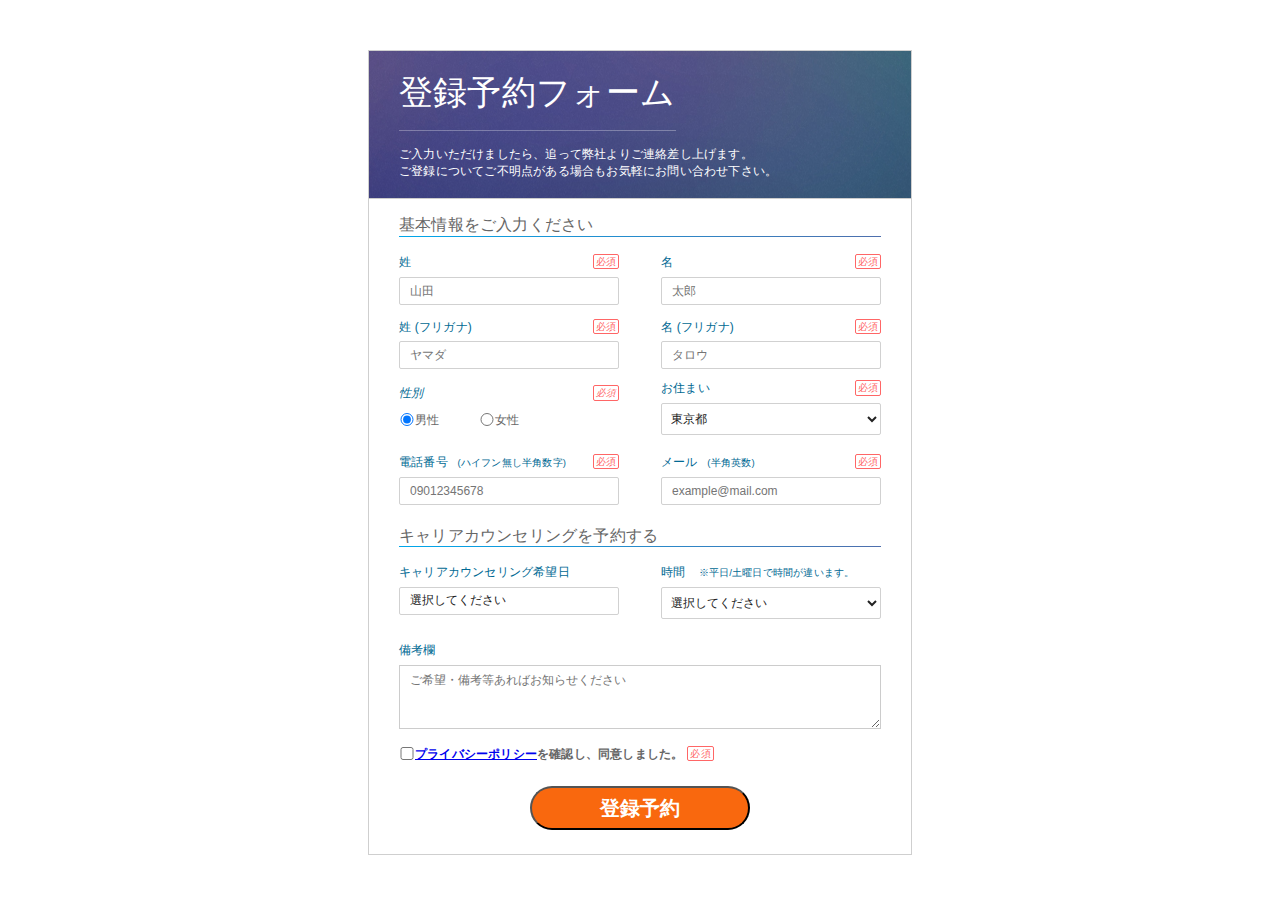
==== index.html @ 9e6c65cc "revert "onsubmit="return false;"" ====
<!DOCTYPE html>
<html lang="ja">
<head>
<meta charset="UTF-8">
<title>登録予約フォーム</title>
<link rel="stylesheet" type="text/css" href="css/normalize.css">
<link rel="stylesheet" type="text/css" href="css/entryform.css">
<link rel="stylesheet" type="text/css" href="css/bootstrap-datepicker.css" />
</head>

<body id="entry-form" onload="setupTextareaDes();">
<div class="toaster" style="display: none;">Yay, the form is valid!</div>
<section class="entry-form-container">
  <div class="row header">
    <h1>登録予約フォーム</h1>
    <h2>ご入力いただけましたら、追って弊社よりご連絡差し上げます。<br>
      ご登録についてご不明点がある場合もお気軽にお問い合わせ下さい。</h2>
  </div>
  <div class="row body">
    <form name="signup" class="form"  novalidate method="post">
      <fieldset>
        <h3>基本情報をご入力ください</h3>
        <ul class="mb5">
          <li class="margin-0">
            <div class="divider2 mb1em"></div>
          </li>
          <li>
            <div class="l-float-left" data-states-for="family_name_kanji">
              <label for="family_name_kanji" >姓 <span class="callout callout-must">必須</span></label>
              <input type="text"
                 id="family_name_kanji"
                 name="family_name_kanji"
                 class="form-input form-addon"
                 placeholder="山田"
                 value=""
                 required
                 formnovalidate>
              <div data-errors-for="family_name_kanji"> <small class="form-error is-hidden"
                 data-errors-when="valueMissing"> 姓を漢字で入力してください。 </small> </div>
            </div>
            <div class="pull-right" data-states-for="first_name_kanji">
              <label for="first_name_kanji">名<span class="callout callout-must">必須</span></label>
              <input type="text"
                 id="first_name_kanji"
                 name="first_name_kanji"
                 class="form-input form-addon"
                 placeholder="太郎"
                 value=""
                 required
                 formnovalidate>
              <div data-errors-for="first_name_kanji"> <small class="form-error is-hidden"
                 data-errors-when="valueMissing"> 名を漢字で入力してください。 </small> </div>
            </div>
          </li>
          <li>
            <div class="l-float-left" data-states-for="family_name_kana">
              <label for="family_name_kana" >姓 (フリガナ) <span class="callout callout-must">必須</span></label>
              <input type="text"
                 id="family_name_kana"
                 name="family_name_kana"
                 class="form-input form-addon katakana"
                 placeholder="ヤマダ"
                 value=""
                 required
                 formnovalidate>
              <div data-errors-for="family_name_kana"> <small class="form-error is-hidden"
                 data-errors-when="valueMissing"> 姓をカタカナで入力してください。 </small>
                 <small class="form-error is-hidden"
                 data-errors-when="patternMismatch">
            全角カタカナで入力してください。
          </small> </div>
            </div>
            <div class="pull-right" data-states-for="first_name_kana">
              <label for="first_name_kana">名 (フリガナ)<span class="callout callout-must">必須</span></label>
              <input type="text"
                 id="first_name_kana"
                 name="first_name_kana"
                 class="form-input form-addon katakana"
                 placeholder="タロウ"
                 value=""
                 required
                 formnovalidate>
              <div data-errors-for="first_name_kana"> <small class="form-error is-hidden"
                 data-errors-when="valueMissing"> 名をカタカナで入力してください。 </small> </div>
            </div>
          </li>
        </ul>
        <div class="l-w220px"> <i>性別<span class="callout callout-must">必須</span></i> </div>
        <ul>
          <li class="pos-rel">
            <div class="l-float-left" data-states-for="radio">
              <div class="l-float-left mb5">
                <label class="mt-label" for="radio1">
                  <input type="radio" name="radio" id="radio1" value="radio1" class="radio-inline" checked required formnovalidate>
                  男性</label>
              </div>
              <div class="l-float-left">
                <label class="mt-label" for="radio2">
                  <input type="radio" name="radio" id="radio2" value="radio2" class="radio-inline" required formnovalidate>
                  女性</label>
              </div>
              <div data-errors-for="radio" class=" clearfix"> <small class="form-error is-hidden"
                 data-errors-when="valueMissing"> 性別を選んでください。 </small> </div>
            </div>
            <div class=" pull-right mt-minus-label pos-rel mb5" data-states-for="pref">
              <label for="pref">お住まい<span class="callout callout-must">必須</span></label>
              <select name="pref"
            		class="form-input form-addon"
            		id="pref"
                    tabindex="1"
                    required="required"
                    formnovalidate>
                <optgroup label="北海道・東北">
                <option value="北海道">北海道</option>
                <option value="青森県">青森県</option>
                <option value="岩手県">岩手県</option>
                <option value="宮城県">宮城県</option>
                <option value="秋田県">秋田県</option>
                <option value="山形県">山形県</option>
                <option value="福島県">福島県</option>
                </optgroup>
                <optgroup label="関東">
                <option selected value="東京都">東京都</option>
                <option value="神奈川県">神奈川県</option>
                <option value="埼玉県">埼玉県</option>
                <option value="千葉県">千葉県</option>
                <option value="茨城県">茨城県</option>
                <option value="栃木県">栃木県</option>
                <option value="群馬県">群馬県</option>
                <option value="山梨県">山梨県</option>
                </optgroup>
                <optgroup label="信越・北陸">
                <option value="新潟県">新潟県</option>
                <option value="長野県">長野県</option>
                <option value="富山県">富山県</option>
                <option value="石川県">石川県</option>
                <option value="福井県">福井県</option>
                </optgroup>
                <optgroup label="東海">
                <option value="愛知県">愛知県</option>
                <option value="岐阜県">岐阜県</option>
                <option value="静岡県">静岡県</option>
                <option value="三重県">三重県</option>
                </optgroup>
                <optgroup label="近畿">
                <option value="大阪府">大阪府</option>
                <option value="兵庫県">兵庫県</option>
                <option value="京都府">京都府</option>
                <option value="滋賀県">滋賀県</option>
                <option value="奈良県">奈良県</option>
                <option value="和歌山県">和歌山県</option>
                </optgroup>
                <optgroup label="中国">
                <option value="鳥取県">鳥取県</option>
                <option value="島根県">島根県</option>
                <option value="岡山県">岡山県</option>
                <option value="広島県">広島県</option>
                <option value="山口県">山口県</option>
                </optgroup>
                <optgroup label="四国">
                <option value="徳島県">徳島県</option>
                <option value="香川県">香川県</option>
                <option value="愛媛県">愛媛県</option>
                <option value="高知県">高知県</option>
                </optgroup>
                <optgroup label="九州・沖縄">
                <option value="福岡県">福岡県</option>
                <option value="佐賀県">佐賀県</option>
                <option value="長崎県">長崎県</option>
                <option value="熊本県">熊本県</option>
                <option value="大分県">大分県</option>
                <option value="宮崎県">宮崎県</option>
                <option value="鹿児島県">鹿児島県</option>
                <option value="沖縄県">沖縄県</option>
                </optgroup>
              </select>
            </div>
            <div data-errors-for="pref" class="ml-pref-valid"> <small class="form-error is-hidden"
                 data-errors-when="valueMissing"> お住まいを選んでください。 </small> </div>
          </li>
          <li>
            <div class="l-float-left l-w220px mb9" data-states-for="tel">
              <label for="tel">電話番号<small class="color-default">(ハイフン無し半角数字)</small><span class="callout callout-must">必須</span></label>
              <input type="tel"
                 id="tel"
                 name="tel"
                 class="form-input form-addon js-characters-change"
                 placeholder="09012345678"
                 pattern="^[0-9()+\s]{8,13}$"
                 value=""
                 required
                 formnovalidate>
              <div data-errors-for="tel"> <small class="form-error is-hidden"
                 data-errors-when="valueMissing"> 電話番号を入力してください。 </small> <small class="form-error is-hidden"
                 data-errors-when="patternMismatch"> ハイフン無し半角数字で入力してください。 </small> </div>
            </div>
            <div class="pull-right" data-states-for="email">
              <label for="email">メール<small class="color-default">(半角英数)</small><span class="callout callout-must">必須</span></label>
              <input type="email"
                 id="email"
                 name="email"
                 class="form-input form-addon js-characters-change"
                 placeholder="example@mail.com"
                 value=""
                 required
                 formnovalidate>
              <div data-errors-for="email"> <small class="form-error is-hidden"
                 data-errors-when="valueMissing"> メールアドレスを入力してください。 </small>
                 <small class="form-error is-hidden"
                 data-errors-when="typeMismatch">
            @(アットマーク) .(カンマ)はついてますか?
          </small>
              </div>
            </div>
          </li>
        </ul>
      </fieldset>
      <h3>キャリアカウンセリングを予約する</h3>
      <fieldset>
        <legend class="is-hidden" accesskey="D">希望日時</legend>
        <ul class="mb1em">
          <li class="margin-0">
            <div class="divider2 mb1em"></div>
          </li>
          <li id="js-date" class=" pos-rel">
            <div class="l-float-left" data-states-for="datepicker">
              <label for="datepicker">キャリアカウンセリング希望日</label>
              <input type="text" id="datepicker" name="datepicker" class="date form-input form-addon" placeholder="選択してください" value="選択してください"formnovalidate>
              <div data-errors-for="datepicker"> <small class="form-error is-hidden"
                 data-errors-when="valueMissing"> 希望日を選んでください。</small> </div>
            </div>
            <div class=" pull-right" data-states-for="time">
              <label for="time">時間 <small class="color-default">※平日/土曜日で時間が違います。</small></label>
              <select name="time"
            		class="form-input form-addon"
            		id="time"
                    tabindex="2"
                    formnovalidate>
                <option value="" selected disabled>選択してください</option>
                <optgroup label="平日">
                <option value="1">11:00 (平日)</option>
                <option value="2">13:00 (平日)</option>
                <option value="3">15:00 (平日)</option>
                <option value="4">17:00 (平日)</option>
                <option value="5">19:00 (平日)</option>
                </optgroup>
                <optgroup label="土曜日">
                <option value="1s">12:30 (土曜日)</option>
                <option value="2s">14:30 (土曜日)</option>
                <option value="3s">16:30 (土曜日)</option>
                </optgroup>
                <option value="" disabled>※日曜祝日は休業日です。</option>
              </select>
            </div>
            <div class="ml-time-valid" data-errors-for="time"> <small class="form-error is-hidden"
                 data-errors-when="valueMissing"> 希望時間を選んでください。 </small> </div>
          </li>
        </ul>
      </fieldset>
      <fieldset>
        <legend class="is-hidden" accesskey="R">ご希望</legend>
        <ul class="mb1em">
          <li class="mb1em">
            <label for="comments">備考欄</label>
            <textarea cols="46" rows="3" name="comments" placeholder="ご希望・備考等あればお知らせください" accesskey="T" tabindex="3" formnovalidate></textarea>
          </li>
          <li>
            <div data-states-for="privacy">
              <input type="checkbox" name="privacy" id="privacy" value="privacy" class="radio-inline" required formnovalidate>
              <p><strong><a rel="leanModal" href="#privacy-policy">プライバシーポリシー</a>を確認し、同意しました。</strong> <span class="callout callout-must">必須</span></p>
              <div data-errors-for="privacy"> <small class="form-error is-hidden privacy-policy"
                 data-errors-when="valueMissing"> 内容を確認のうえチェックを入れてください。 </small> </div>
              <div id="privacy-policy">
              <div class="privacy-policy-inner">
              <b>当社は個人情報の保護について以下の取り組みを実施致します。</b>
                <div class="divider2 mb1em"></div>
                <dl>
                  <dt>■当社が収集する個人情報</dt>
                  <dd>当社のお取引先、当社に入社希望される方々の個人情報の取扱いについて、個人情報管理責任者を設置し適切且つ安全に管理致します。<br>
                    webサイト等を通じ当社が個人情報を直接的に収集する場合は、事前に収集の目的を明確に開示し、その目的の範囲内でのみ利用致します。<br>
                    個人情報の利用及び提供を行う為の措置を講じ、個人情報を無断で利用致しません。また、個人情報を外部に委託する場合は当社所定の規則に従い適切に取扱います。<br>
                    個人情報への不正アクセス、紛失、破壊、改ざん及び漏洩等、個人情報に関するリスクに対して、合理的な予防対策を講じます。</dd>
                  <dt>■委託元企業様よりお預かりする個人情報</dt>
                  <dd>個人情報の取扱いの適正を確認した上で、当社が適正と判断した情報につきましては、以下の対応を実施致します。<br>
                    個人情報管理責任者の下、適正且つ安全に管理致します。<br>
                    契約の範囲内で利用・提供し、第三者への提供・開示は一切行ないません。</dd>
                  <dt>■個人情報保護の為のコンプライアンス・プログラム</dt>
                  <dd>当社は、保有する個人情報に関して適用される法令、規範を尊守するとともに、個人情報保護の為のコンプライアンス・プログラムを制定し、その継続的見直しと改善を通じて個人情報の適切な管理の維持運営に努めてまいります。</dd>
                </dl>
              </div>
              </div>
            </div>
          </li>
          <li class="div-center">
            <input class="btn btn-submit" type="submit" value="登録予約" />
            
          </li>
          
        </ul>
      </fieldset>
    </form>
  </div>
</section>
<script type="text/javascript" src="http://code.jquery.com/jquery-1.8.3.js"></script> 
<script type="text/javascript" src="js/gentle_form.js">//フォームに関するjs</script> 
<script type="text/javascript" src="js/jquery.autoKana.js">//フリガナ入力支援</script>
<script type="text/javascript" src="js/valueconvertor.js">//ひらがな→カタカナ自動変換</script>
<script type="text/javascript" src="js/bootstrap-datepicker.js">//日時取得</script> 
<script type="text/javascript" src="js/jquery.leanModal.min.js">//モーダルウィンドウ</script>  
<script type="text/javascript">
$(function() {
  // フォームの入力欄が更新されたかどうかを表すフラグ。メソッドチェーン出来ない。
  var isChanged = false;

  $(window).bind("beforeunload", function() {
    console.log(isChanged);
    if (isChanged) {
      // isChangedフラグがtrueの場合、つまり入力内容が変更されていた
      // 場合のみ文字列を返すようにします。
      return "入力途中の項目があります。";
    }
  });

  $("form input, form select, form textarea").change(function() {
    // 入力内容が更新されている場合は、isChangedフラグをtrueにします。
    isChanged = true;
  });

  $("input[type=submit]").click(function() {
    // フォームをサブミットする前にフラグを落とします。
    // ※ これをやらないと、サブミット時に確認メッセージが表示されてしまいます。
    isChanged = false;
  });
})</script>
<script type="text/javascript">//jquery.autoKana.js フリガナ入力支援
    $(document).ready(
        function() {               
            $.fn.autoKana('#family_name_kanji', '#family_name_kana', {
                katakana : true  //true：カタカナ、false：ひらがな（デフォルト）
        });             
            $.fn.autoKana('#first_name_kanji', '#first_name_kana', {
                katakana : true  //true：カタカナ、false：ひらがな（デフォルト）
        });
		
		//メソッド メアド、電話の全角文字を半角に自動変換する
		$(".js-characters-change").blur(function(){
        charactersChange($(this));
    });
    charactersChange = function(ele){
        var val = ele.val();
        var han = val.replace(/[Ａ-Ｚａ-ｚ０-９]/g,function(s){return String.fromCharCode(s.charCodeAt(0)-0xFEE0)});

        if(val.match(/[Ａ-Ｚａ-ｚ０-９]/g)){
            $(ele).val(han);
        }
    }
	
	//メソッド モーダルウィンドウ
	$( 'a[rel*=leanModal]').leanModal({
        top: 150,                     // モーダルウィンドウの縦位置を指定
        overlay : 0.5,               // 背面の透明度 
    });
	});
	//メソッド bootstrap-datepicker.js
	$('#js-date .date').datepicker({
                    'format': 'yyyy年m月d日(DD)',
                    'autoclose': true
                });
</script>
</body>
</html>
---- css/entryform.css ----
body {
    width: 100%;
    height: 100%;
    color: #666;
    line-height: 1.4;
    font-size: 12px;
    letter-spacing: 0.2px;
    font-family: "ヒラギノ角ゴ Pro W3","Hiragino Kaku Gothic Pro W3",メイリオ,Meiryo,"ＭＳ Ｐゴシック",sans-serif;
	}
li {
	list-style:none;
	}
.li{
	list-style: disc;
	}
/*----------------
Layout / Helper
------------------*/
.is-hidden {
  display: none;
}

.clearfix{
	clear:both;}
fieldset{
	border:none;
	margin:0;
	padding:0;
	}
	
.is-boxShadow {
	-webkit-box-shadow:rgba(113, 135, 164, 0.65098) 1px 1px 1px 1px;
	-moz-box-shadow:rgba(113, 135, 164, 0.65098) 1px 1px 1px 1px;
	box-shadow:rgba(113, 135, 164, 0.65098) 1px 1px 1px 1px;
}
.mb0{
	margin-bottom:0;
	}
.mb1em{
	margin-bottom:1em;
	}
.mb2em{
	margin-bottom:2em;
	}
.float-none{
	overflow: hidden; /*floatの解除、ここがポイント*/
    position: relative;
}

.pull-right {
  float: right;
}

form .mt-minus-label{
	margin-top:-1.8em;
	}
	
form .mt-minus-label2{
	margin-top:-5.1em;
	}
	
.pos-rel{
	position:relative;}
	
.div-center, .div-center p, .div-center li{
	margin:0 auto;
	display:block;
	text-align:center;
}

.div-center button{
	margin:0 auto;
}
.mb5{
	margin-bottom:5px;
	}

.mb9{
	margin-bottom:9px;
	}
.ml-btns{
	margin-left:74px;
}
.ml-pref-cell{
	margin-left:77px;
}
.is-text-centering{
	text-align:center;
	}
.l-dt{
	width:140px;
	color: #006993;
	}
.l-w220px{
	width:220px;
	}
.l-remarks{
	width:300px;}
.div-center .l-btns{
	margin-right:1em;
	}
.l-float-left {
  float: left;
}
/*----------------
End Layout / Helper
------------------*/

div,textarea,input {
  -moz-box-sizing: border-box;
  -webkit-box-sizing: border-box;
  box-sizing: border-box;
}
 
.entry-form-container {
  max-width: 542px;
  min-width: 324px;
  margin: 50px auto 0;
  background-color: #fff;
  border: 1px solid #cfcfcf;
  position:relative;
}

.row {
  width: 100%;
  margin: 0 0 1em 0;
  padding: 0 2.5em;
}
.header {
  padding: 1.5em 2.5em;
  border-bottom: 1px solid #ccc;
  background: url(../img/background01.jpg);
  color: #fff;
  margin-bottom:1.3em;
}
.row .body {
  padding: .5em 2.5em 1em;
}
.complete-massage-inner{
	margin:6em 3em;
	text-align:center;
	}
.confirm-message-inner{
	padding:0 2.5em 1em 2.5em;
	}
/*----------------
Headings
------------------*/
h1 {
  display: inline-block;
  font-size: 2.8125em;
  font-weight: 400;
  border-bottom: 1px solid rgb(255, 255, 255); /* ie Fallback */
  border-bottom: 1px solid rgba(255, 255, 255, 0.3);
  margin: 0 0 0.1em 0;
  padding: 0 0 0.4em 0;
}

h2 {
  font-weight: 400;
  font-size: 1em;
  margin: 1em 0 0 0;
}

h3, h4 {
	font-size:1.3em;
	font-weight:normal;
    color:#666666;
	margin:0;
	}

legend, i{
	margin: 0 0 0.5em 0;
    color: #006993;
	font-weight:normal;
	}
b{	
	font-size: 1.3em;
	line-height: 1.8;
	font-weight:normal;
	}
dt{
	margin-bottom:.33em;}
dd{
	margin-bottom:1em;}
/*----------------
Button
------------------*/
.btn {
  display: inline-block;
  padding: 0.3em 1.5em 0.25em 1.5em;
  margin: 1rem 0 0;
  color: #fff;
  background-color: #b3b3b3;
  font-weight: 300;
  	-webkit-transition: all 0.3s ease;
	-moz-transition: all 0.3s ease;
	-o-transition: all 0.3s ease;
	transition: all 0.3s ease;
	border-radius:30px;
	
}
.btn:hover {
  background-color: #bfbfbf;
}
.btn-submit {
  background-color: #F9680E;
  font-size:1.7em;
  font-weight:bold;
}
.btn-submit:hover {
  background-color: #FF8A42;
}
.btn-back {
  font-size:1.7em;
}
/*----------------
form
------------------*/

form {
  max-width: 100%;
  display: block;
}
form ul {
  margin: 0;
  padding: 0;
  list-style: none;
}
form ul li {
  margin: 0 0 0.25em 0;
  clear: both;
  display: inline-block;
  width: 100%;
}

form ul li:last-child, form ul .margin-0 {
  margin: 0;
}
form ul li p,
form ul li div {
  margin: 0;
  padding: 0;
  float: left;
}

.divider {
  margin: 0.5em 0 0.5em 0;
  border: 0;
  height: 1px;
  width: 100%;
  display: block;
  background-color: #4f6fad;
  background-image: linear-gradient(to right, #00a7ea, #4f6fad);
}

.divider2 {
  border: 0;
  height: 1px;
  width: 100%;
  display: block;
  background-color: #4f6fad;
  background-image: linear-gradient(to right, #00a7ea, #4f6fad);
}

form ul li .req {
  color: #ee9cb4;
}

form label {
  display: block;
  margin: 0 0 0.5em 0;
  color: #006993;
}

form .mt-label{
	margin-top:0.8em;
	color:#666;
	width:80px;
	}

form input, form button {
  margin: 0 0 0.5em 0;
  padding: 6px 10px;
  color: #222;
  width:220px;
}
form textarea {
  border: 1px solid #ccc;
  padding: 6px 10px;
  width: 100%;
  resize: vertical;
    overflow: auto;
	color: #222;
}
form textarea.nodes {color: inherit;}/*通常の装飾;*/
form small {
  color: #ff6666;
  margin: 0 0 0 1em;
}
form .privacy-policy{
  margin: 0 0 0 1.5em;
}
.color-default {
  color: inherit;
  margin: 0 0 0 1em;
}

form .form-control {
  display: block;
  width: 100%;
  padding: 6px 12px;
  line-height: 1.42857143;
  background-color: #fff;
  background-image: none;
  transition: border-color ease-in-out .15s, box-shadow ease-in-out .15s;
}

form select {
  background-image: none;
  display: inline-block;
  height: 32px;
  line-height: 1.42857;
  padding: 0 10px 0 5px;
  transition: border-color 0.15s ease-in-out 0s, box-shadow 0.15s ease-in-out 0s;
  width: 220px;
  margin: 0 0 0.5em 0;
  color:#222;
}

.ml-pref-valid{
	position:absolute;
	right:76px;
	top:35px;
}
.ml-time-valid{
	position:absolute;
	right:76px;
	top:60px;
}
	
form input[type="radio"],form input[type="checkbox"] {
  line-height:normal;
  vertical-align:middle;
}
form input .radio,form input.checkbox {
  position: relative;
  display: block;
  margin-top: 10px;
  margin-bottom: 10px;
}
form input .radio label,form input .checkbox label {
  min-height: 20px;
  margin-bottom: 0;
  font-weight: normal;
  cursor: pointer;
}
form input .radio input[type="radio"],form input .radio-inline input[type="radio"], form input .checkbox input[type="checkbox"],form input .checkbox-inline input[type="checkbox"] {
  position: absolute;
  margin-left: -20px;
  top:4px;
}

form .radio-inline,form .checkbox-inline {
  display: inline-block;
  padding:0 10px;
  margin-bottom: 0;
  font-weight: normal;
  vertical-align: bottom;
  cursor: pointer;
}

form .radio-inline{
	width:1rem;
	float:left;
	 top:6px;
	 margin-top: 1px;
	}

.callout, form .callout, i callout{
  text-align: center;
  text-decoration: none;
  font-weight: normal;
  font-size:0.8em;
  margin: 0 0 0 4px;
  padding: 0 2px;
}

.callout-must {
    color: #ff6666;
    border-radius: 2px;
    border: 1px solid #ff6666;
	float:right;
}
/*---------------------------------------------*\
    GentleForm related styles
\*---------------------------------------------*/
.form-addon {
  position: relative;
  display: table;
  border: 1px solid #d1d1d1;
  background-color: #fff;
  border-radius: 2px;
}
.form-addon .form-input,
.form-addon .form-addon__addon {
  display: table-cell;
  vertical-align: middle;
}
.form-addon .form-input {
  width: 100%;
}
.form-addon .form-addon__addon {
  position: relative;
  width: 40px;
  text-align: center;
}
.form-addon .form-addon__addon:before {
  content: "";
  position: absolute;
  top: 4px;
  right: 0;
  height: calc(100% - 8px);
  border-right: 1px solid #bcdae5;
}

.form-addon .form-addon__icon {
  -webkit-transform: translateY(0);
      -ms-transform: translateY(0);
	  -moz-transform: translateY(0);
	  -o-transform: translateY(0);
          transform: translateY(0);
  opacity: 0;
  -webkit-transition: -webkit-transform 150ms ease, opacity 150ms ease;
  -moz-transition: -webkit-transform 150ms ease, opacity 150ms ease;
  -o-transition: -webkit-transform 150ms ease, opacity 150ms ease;
          transition: transform 150ms ease, opacity 150ms ease;
}
.form-addon.is-valid [class*="icon-valid"], 
.form-addon.is-invalid [class*="icon-invalid"] {
  -webkit-transform: translateY(-50%);
      -ms-transform: translateY(-50%);
	  -o-transform: translateY(-50%);
	  -moz-transform: translateY(-50%);
          transform: translateY(-50%);
  opacity: 1;
}
.form-addon.is-invalid {
  background-color: #fef4f7;
  border-color: #f989ab;
}
.form-addon.is-invalid .form-addon__icon {
  color: #f42866;
}
.form-addon.is-invalid .form-addon__addon:before {
  border-color: #f989ab;
}

.toaster {
  position: fixed;
  z-index: 1;
  top: 10px;
  right: 10px;
  padding: 20px;
  color: #fff;
  border-radius: 2px;
  box-shadow: 0 2px 4px rgba(0, 0, 0, 0.2);
  opacity: 0;
  -ms-transform: translateY(-10px) rotateY(40deg);
  -webkit-transform: translateY(-10px) rotateY(40deg);
  -moz-transform:translateY(-10px) rotateY(40deg);
  -o-transform: translateY(-10px) rotateY(40deg);
          transform: translateY(-10px) rotateY(40deg);
  -webkit-transition: all 300ms ease;
  -moz-transition: all 300ms ease;
   -o-transition: all 300ms ease;
          transition: all 300ms ease;
}
.toaster--show {
  -webkit-transform: translateY(0) rotateY(0);
  -moz-transform: translateY(0) rotateY(0);
  -o-transform: translateY(0) rotateY(0);
  -ms-transform: translateY(0) rotateY(0);
          transform: translateY(0) rotateY(0);
  opacity: 1;
}

.toaster--success {
  background-color: #31d47d;
}

.toaster--error {
  background-color: #ff6666;
  line-height:1.6;
}
/*leanModal*/
#lean_overlay{
  position: fixed; z-index:100; 
  top: 0;
  left: 0;
  height: 100%;
  width: 100%;
  background: #000;
  display: none;
}
#privacy-policy{
  background: none repeat scroll 0 0 #FFFFFF;
  box-shadow: 0 0 4px rgba(0, 0, 0, 0.7);
  display: none;
  width: 780px;
 }
.privacy-policy-inner{
	padding: 30px;
	}
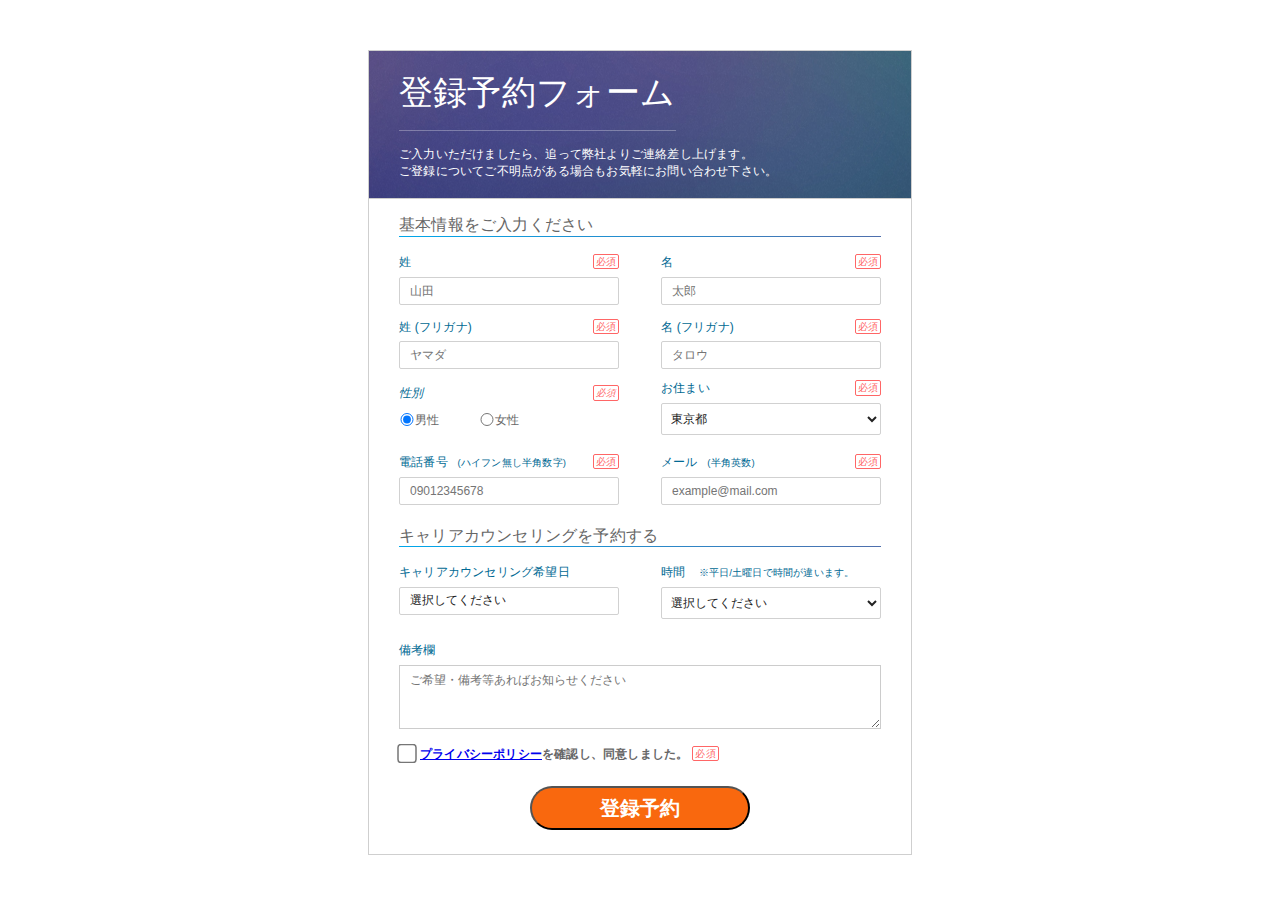
==== commit 5883ec93: "leanModal改修。閉じるボタンつけるなど。" ====
--- a/index.html
+++ b/index.html
@@ -7,8 +7,6 @@
 <link rel="stylesheet" type="text/css" href="css/entryform.css">
 <link rel="stylesheet" type="text/css" href="css/bootstrap-datepicker.css" />
 </head>
-
-<body id="entry-form" onload="setupTextareaDes();">
 <div class="toaster" style="display: none;">Yay, the form is valid!</div>
 <section class="entry-form-container">
   <div class="row header">
@@ -266,8 +264,8 @@
           </li>
           <li>
             <div data-states-for="privacy">
-              <input type="checkbox" name="privacy" id="privacy" value="privacy" class="radio-inline" required formnovalidate>
-              <p><strong><a rel="leanModal" href="#privacy-policy">プライバシーポリシー</a>を確認し、同意しました。</strong> <span class="callout callout-must">必須</span></p>
+              <input type="checkbox" name="privacy" id="privacy" value="privacy" class="radio-inline large-checkbox" required formnovalidate>
+              <p><strong><a rel="leanModal" href="#privacy-policy">プライバシーポリシー</a>を確認し、同意しました。</strong><span class="callout callout-must">必須</span></p>
               <div data-errors-for="privacy"> <small class="form-error is-hidden privacy-policy"
                  data-errors-when="valueMissing"> 内容を確認のうえチェックを入れてください。 </small> </div>
               <div id="privacy-policy">
@@ -288,7 +286,11 @@
                   <dd>当社は、保有する個人情報に関して適用される法令、規範を尊守するとともに、個人情報保護の為のコンプライアンス・プログラムを制定し、その継続的見直しと改善を通じて個人情報の適切な管理の維持運営に努めてまいります。</dd>
                 </dl>
               </div>
-              </div>
+              <div >
+              <a class="modal_close"  href="javascript:void(0)"></a>
+              </div>
+              </div>
+              
             </div>
           </li>
           <li class="div-center">
@@ -359,6 +361,8 @@
 	$( 'a[rel*=leanModal]').leanModal({
         top: 150,                     // モーダルウィンドウの縦位置を指定
         overlay : 0.5,               // 背面の透明度 
+		closeButton: ".modal_close"  // #modal-windowを閉じるボタンのdivのclass
+
     });
 	});
 	//メソッド bootstrap-datepicker.js
--- a/css/entryform.css
+++ b/css/entryform.css
@@ -392,6 +392,14 @@
     border: 1px solid #ff6666;
 	float:right;
 }
+
+.large-checkbox {
+  -ms-transform: scale(1.5, 1.5);
+  -webkit-transform: scale(1.5, 1.5);
+  transform: scale(1.5, 1.5);
+  margin-right:5px;
+}
+
 /*---------------------------------------------*\
     GentleForm related styles
 \*---------------------------------------------*/
@@ -511,4 +519,12 @@
  }
 .privacy-policy-inner{
 	padding: 30px;
-	}+	}
+.modal_close { position: absolute; 
+               top: 12px; 
+               right: 12px; 
+               display: block; 
+               width: 16px; 
+               height: 16px; 
+               background: url(../img/close.png); 
+               z-index: 2;}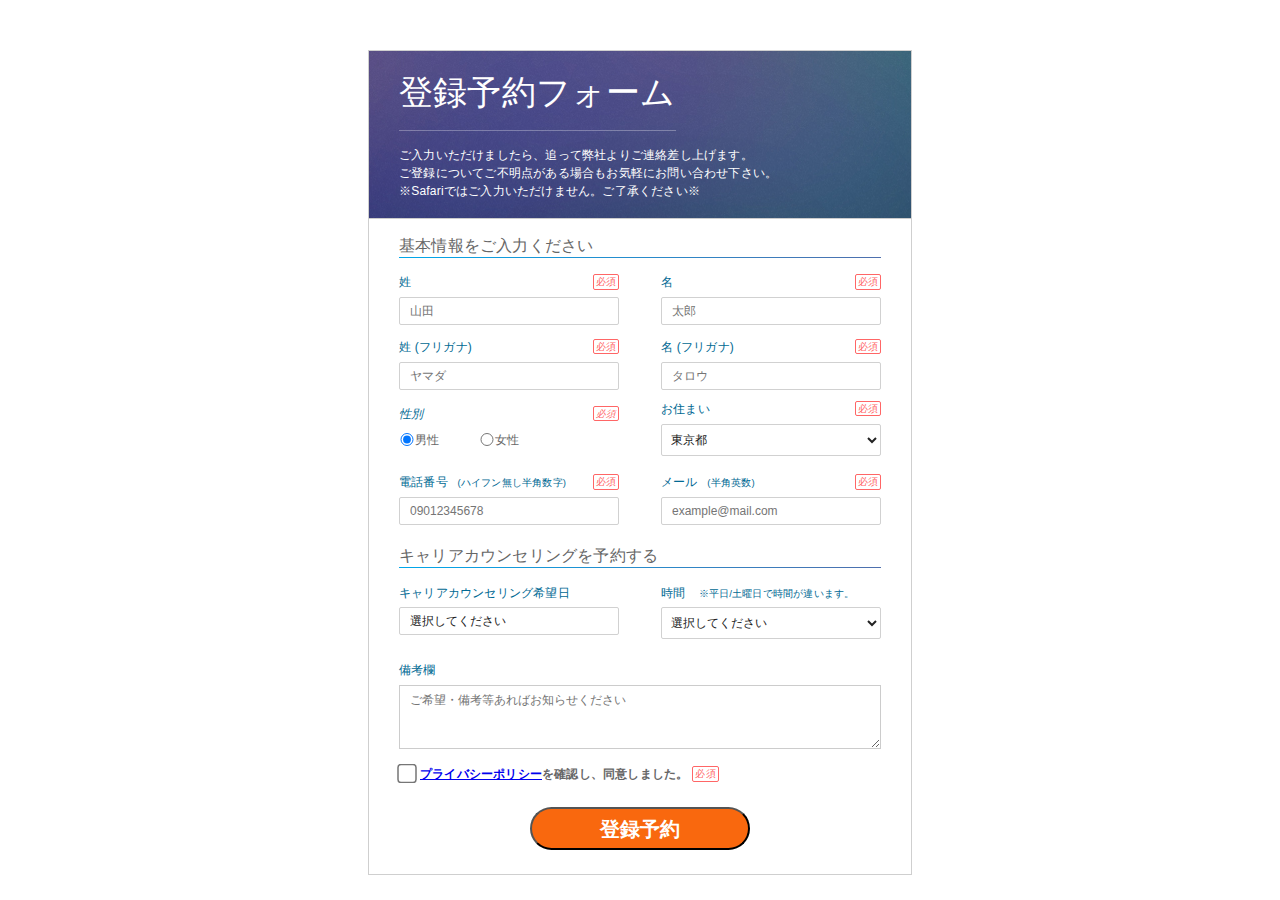
==== commit eee58903: "サファリ使えない旨注意書き" ====
--- a/index.html
+++ b/index.html
@@ -7,12 +7,14 @@
 <link rel="stylesheet" type="text/css" href="css/entryform.css">
 <link rel="stylesheet" type="text/css" href="css/bootstrap-datepicker.css" />
 </head>
+<body>
 <div class="toaster" style="display: none;">Yay, the form is valid!</div>
 <section class="entry-form-container">
   <div class="row header">
     <h1>登録予約フォーム</h1>
     <h2>ご入力いただけましたら、追って弊社よりご連絡差し上げます。<br>
-      ご登録についてご不明点がある場合もお気軽にお問い合わせ下さい。</h2>
+      ご登録についてご不明点がある場合もお気軽にお問い合わせ下さい。<br>
+      ※Safariではご入力いただけません。ご了承ください※</h2>
   </div>
   <div class="row body">
     <form name="signup" class="form"  novalidate method="post">
@@ -59,6 +61,7 @@
                  class="form-input form-addon katakana"
                  placeholder="ヤマダ"
                  value=""
+                 pattern="[\u30A1-\u30F6]*"
                  required
                  formnovalidate>
               <div data-errors-for="family_name_kana"> <small class="form-error is-hidden"
@@ -76,6 +79,7 @@
                  class="form-input form-addon katakana"
                  placeholder="タロウ"
                  value=""
+                 pattern="[\u30A1-\u30F6]*"
                  required
                  formnovalidate>
               <div data-errors-for="first_name_kana"> <small class="form-error is-hidden"
@@ -333,7 +337,8 @@
     // ※ これをやらないと、サブミット時に確認メッセージが表示されてしまいます。
     isChanged = false;
   });
-})</script>
+})
+</script>
 <script type="text/javascript">//jquery.autoKana.js フリガナ入力支援
     $(document).ready(
         function() {               
--- a/css/entryform.css
+++ b/css/entryform.css
@@ -160,6 +160,7 @@
   font-weight: 400;
   font-size: 1em;
   margin: 1em 0 0 0;
+  line-height:1.5;
 }
 
 h3, h4 {
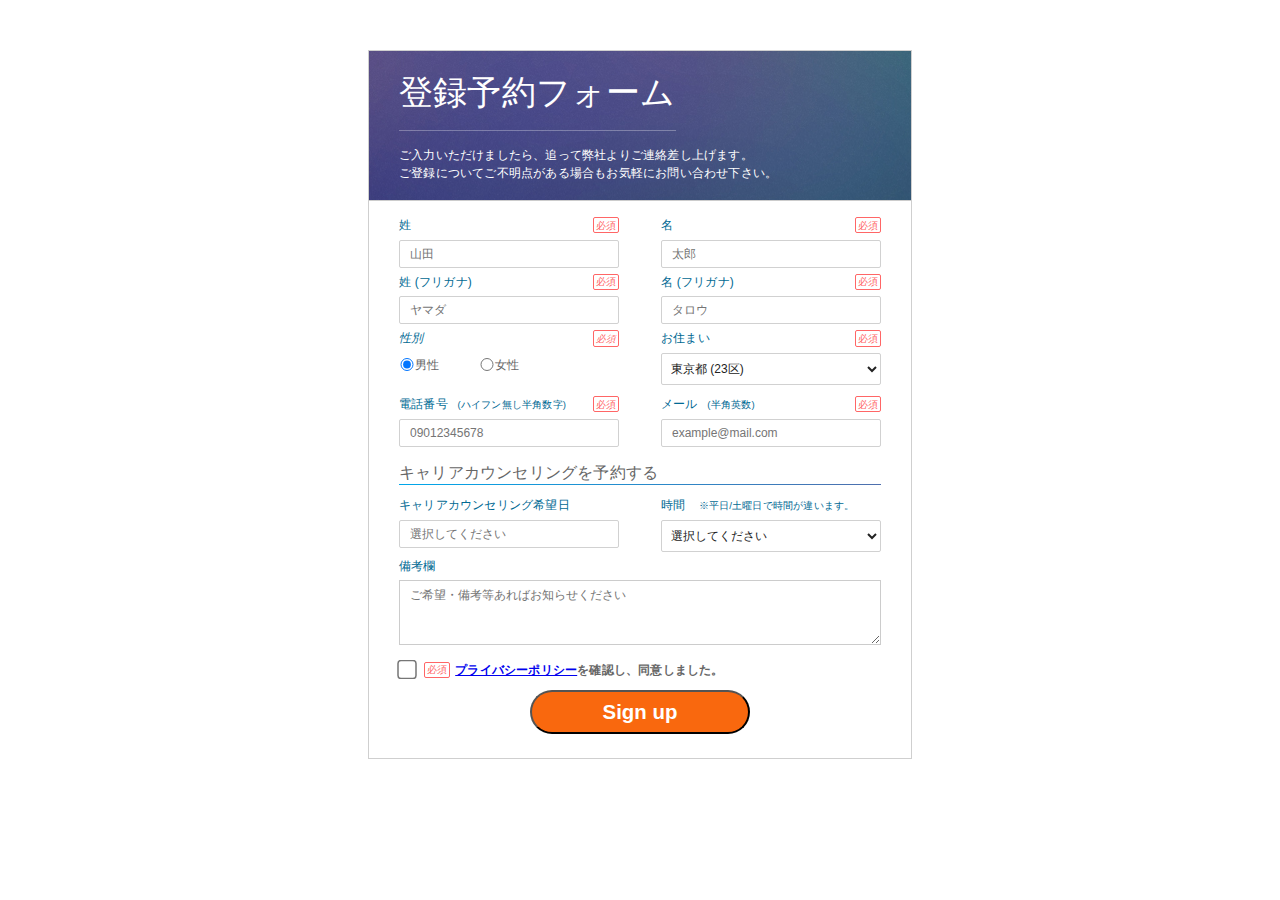
==== commit 90cd9c92: "動くように修正。" ====
--- a/index.html
+++ b/index.html
@@ -5,29 +5,23 @@
 <title>登録予約フォーム</title>
 <link rel="stylesheet" type="text/css" href="css/normalize.css">
 <link rel="stylesheet" type="text/css" href="css/entryform.css">
-<link rel="stylesheet" type="text/css" href="css/bootstrap-datepicker.css" />
+<link rel="stylesheet" type="text/css" href="css/jquery-ui.css" />
+<link rel="stylesheet" href="https://maxcdn.bootstrapcdn.com/font-awesome/4.5.0/css/font-awesome.min.css">
 </head>
-<body>
+
+<body id="entry-form">
 <div class="toaster" style="display: none;">Yay, the form is valid!</div>
 <section class="entry-form-container">
   <div class="row header">
     <h1>登録予約フォーム</h1>
     <h2>ご入力いただけましたら、追って弊社よりご連絡差し上げます。<br>
-      ご登録についてご不明点がある場合もお気軽にお問い合わせ下さい。<br>
-      ※Safariではご入力いただけません。ご了承ください※</h2>
+      ご登録についてご不明点がある場合もお気軽にお問い合わせ下さい。</h2>
   </div>
   <div class="row body">
-    <form name="signup" class="form"  novalidate method="post">
-      <fieldset>
-        <h3>基本情報をご入力ください</h3>
-        <ul class="mb5">
-          <li class="margin-0">
-            <div class="divider2 mb1em"></div>
-          </li>
-          <li>
-            <div class="l-float-left" data-states-for="family_name_kanji">
-              <label for="family_name_kanji" >姓 <span class="callout callout-must">必須</span></label>
-              <input type="text"
+    <form name="signup" class="form"  novalidate method="post" onsubmit="return false;" >
+      <div class="l-float-left" data-states-for="family_name_kanji">
+        <label for="family_name_kanji" >姓 <span class="callout callout-must">必須</span></label>
+        <input type="text"
                  id="family_name_kanji"
                  name="family_name_kanji"
                  class="form-input form-addon"
@@ -35,12 +29,12 @@
                  value=""
                  required
                  formnovalidate>
-              <div data-errors-for="family_name_kanji"> <small class="form-error is-hidden"
+        <div data-errors-for="family_name_kanji"> <small class="form-error is-hidden"
                  data-errors-when="valueMissing"> 姓を漢字で入力してください。 </small> </div>
-            </div>
-            <div class="pull-right" data-states-for="first_name_kanji">
-              <label for="first_name_kanji">名<span class="callout callout-must">必須</span></label>
-              <input type="text"
+      </div>
+      <div class="pull-right" data-states-for="first_name_kanji">
+        <label for="first_name_kanji">名<span class="callout callout-must">必須</span></label>
+        <input type="text"
                  id="first_name_kanji"
                  name="first_name_kanji"
                  class="form-input form-addon"
@@ -48,142 +42,133 @@
                  value=""
                  required
                  formnovalidate>
-              <div data-errors-for="first_name_kanji"> <small class="form-error is-hidden"
+        <div data-errors-for="first_name_kanji"> <small class="form-error is-hidden"
                  data-errors-when="valueMissing"> 名を漢字で入力してください。 </small> </div>
-            </div>
-          </li>
-          <li>
-            <div class="l-float-left" data-states-for="family_name_kana">
-              <label for="family_name_kana" >姓 (フリガナ) <span class="callout callout-must">必須</span></label>
-              <input type="text"
+      </div>
+      <div class="l-float-left" data-states-for="family_name_kana">
+        <label for="family_name_kana" >姓 (フリガナ) <span class="callout callout-must">必須</span></label>
+        <input type="text"
                  id="family_name_kana"
                  name="family_name_kana"
                  class="form-input form-addon katakana"
                  placeholder="ヤマダ"
                  value=""
-                 pattern="[\u30A1-\u30F6]*"
-                 required
-                 formnovalidate>
-              <div data-errors-for="family_name_kana"> <small class="form-error is-hidden"
-                 data-errors-when="valueMissing"> 姓をカタカナで入力してください。 </small>
-                 <small class="form-error is-hidden"
-                 data-errors-when="patternMismatch">
-            全角カタカナで入力してください。
-          </small> </div>
-            </div>
-            <div class="pull-right" data-states-for="first_name_kana">
-              <label for="first_name_kana">名 (フリガナ)<span class="callout callout-must">必須</span></label>
-              <input type="text"
+                 required
+                 formnovalidate>
+        <div data-errors-for="family_name_kana"> <small class="form-error is-hidden"
+                 data-errors-when="valueMissing"> 姓をカタカナで入力してください。 </small> <small class="form-error is-hidden"
+                 data-errors-when="patternMismatch"> 全角カタカナで入力してください。 </small> </div>
+      </div>
+      <div class="pull-right" data-states-for="first_name_kana">
+        <label for="first_name_kana">名 (フリガナ)<span class="callout callout-must">必須</span></label>
+        <input type="text"
                  id="first_name_kana"
                  name="first_name_kana"
                  class="form-input form-addon katakana"
                  placeholder="タロウ"
                  value=""
-                 pattern="[\u30A1-\u30F6]*"
-                 required
-                 formnovalidate>
-              <div data-errors-for="first_name_kana"> <small class="form-error is-hidden"
+                 required
+                 formnovalidate>
+        <div data-errors-for="first_name_kana"> <small class="form-error is-hidden"
                  data-errors-when="valueMissing"> 名をカタカナで入力してください。 </small> </div>
-            </div>
-          </li>
-        </ul>
-        <div class="l-w220px"> <i>性別<span class="callout callout-must">必須</span></i> </div>
-        <ul>
-          <li class="pos-rel">
-            <div class="l-float-left" data-states-for="radio">
-              <div class="l-float-left mb5">
-                <label class="mt-label" for="radio1">
-                  <input type="radio" name="radio" id="radio1" value="radio1" class="radio-inline" checked required formnovalidate>
-                  男性</label>
-              </div>
-              <div class="l-float-left">
-                <label class="mt-label" for="radio2">
-                  <input type="radio" name="radio" id="radio2" value="radio2" class="radio-inline" required formnovalidate>
-                  女性</label>
-              </div>
-              <div data-errors-for="radio" class=" clearfix"> <small class="form-error is-hidden"
+      </div>
+     
+      <div class="l-float-left" data-states-for="radio">
+      <div class="l-w220px"> <i>性別<span class="callout callout-must">必須</span></i> </div>
+        <div class="l-float-left mb5">
+          <label class="mt-label" for="radio1">
+            <input type="radio" name="radio" id="radio1" value="radio1" class="radio-inline" checked required formnovalidate>
+            男性</label>
+        </div>
+        <div class="l-float-left">
+          <label class="mt-label" for="radio2">
+            <input type="radio" name="radio" id="radio2" value="radio2" class="radio-inline" required formnovalidate>
+            女性</label>
+        </div>
+        <div data-errors-for="radio" class=" clearfix"> <small class="form-error is-hidden"
                  data-errors-when="valueMissing"> 性別を選んでください。 </small> </div>
-            </div>
-            <div class=" pull-right mt-minus-label pos-rel mb5" data-states-for="pref">
-              <label for="pref">お住まい<span class="callout callout-must">必須</span></label>
-              <select name="pref"
-            		class="form-input form-addon"
-            		id="pref"
+      </div>
+      
+      <div class=" pull-right pos-rel mb5" data-states-for="pref">
+        <label for="pref">お住まい<span class="callout callout-must">必須</span></label>
+        <select name="pref"
+                class="form-input form-addon"
+                id="pref"
                     tabindex="1"
                     required="required"
                     formnovalidate>
-                <optgroup label="北海道・東北">
-                <option value="北海道">北海道</option>
-                <option value="青森県">青森県</option>
-                <option value="岩手県">岩手県</option>
-                <option value="宮城県">宮城県</option>
-                <option value="秋田県">秋田県</option>
-                <option value="山形県">山形県</option>
-                <option value="福島県">福島県</option>
-                </optgroup>
-                <optgroup label="関東">
-                <option selected value="東京都">東京都</option>
-                <option value="神奈川県">神奈川県</option>
-                <option value="埼玉県">埼玉県</option>
-                <option value="千葉県">千葉県</option>
-                <option value="茨城県">茨城県</option>
-                <option value="栃木県">栃木県</option>
-                <option value="群馬県">群馬県</option>
-                <option value="山梨県">山梨県</option>
-                </optgroup>
-                <optgroup label="信越・北陸">
-                <option value="新潟県">新潟県</option>
-                <option value="長野県">長野県</option>
-                <option value="富山県">富山県</option>
-                <option value="石川県">石川県</option>
-                <option value="福井県">福井県</option>
-                </optgroup>
-                <optgroup label="東海">
-                <option value="愛知県">愛知県</option>
-                <option value="岐阜県">岐阜県</option>
-                <option value="静岡県">静岡県</option>
-                <option value="三重県">三重県</option>
-                </optgroup>
-                <optgroup label="近畿">
-                <option value="大阪府">大阪府</option>
-                <option value="兵庫県">兵庫県</option>
-                <option value="京都府">京都府</option>
-                <option value="滋賀県">滋賀県</option>
-                <option value="奈良県">奈良県</option>
-                <option value="和歌山県">和歌山県</option>
-                </optgroup>
-                <optgroup label="中国">
-                <option value="鳥取県">鳥取県</option>
-                <option value="島根県">島根県</option>
-                <option value="岡山県">岡山県</option>
-                <option value="広島県">広島県</option>
-                <option value="山口県">山口県</option>
-                </optgroup>
-                <optgroup label="四国">
-                <option value="徳島県">徳島県</option>
-                <option value="香川県">香川県</option>
-                <option value="愛媛県">愛媛県</option>
-                <option value="高知県">高知県</option>
-                </optgroup>
-                <optgroup label="九州・沖縄">
-                <option value="福岡県">福岡県</option>
-                <option value="佐賀県">佐賀県</option>
-                <option value="長崎県">長崎県</option>
-                <option value="熊本県">熊本県</option>
-                <option value="大分県">大分県</option>
-                <option value="宮崎県">宮崎県</option>
-                <option value="鹿児島県">鹿児島県</option>
-                <option value="沖縄県">沖縄県</option>
-                </optgroup>
-              </select>
-            </div>
-            <div data-errors-for="pref" class="ml-pref-valid"> <small class="form-error is-hidden"
+          <optgroup label="北海道・東北">
+          <option value="北海道">北海道</option>
+          <option value="青森県">青森県</option>
+          <option value="岩手県">岩手県</option>
+          <option value="宮城県">宮城県</option>
+          <option value="秋田県">秋田県</option>
+          <option value="山形県">山形県</option>
+          <option value="福島県">福島県</option>
+          </optgroup>
+          <optgroup label="関東">
+          <option selected value="東京都">東京都 (23区)</option>
+          <option value="神奈川県">東京都 (市町村部)</option>
+          <option value="神奈川県">神奈川県</option>
+          <option value="埼玉県">埼玉県</option>
+          <option value="千葉県">千葉県</option>
+          <option value="茨城県">茨城県</option>
+          <option value="栃木県">栃木県</option>
+          <option value="群馬県">群馬県</option>
+          <option value="山梨県">山梨県</option>
+          </optgroup>
+          <optgroup label="信越・北陸">
+          <option value="新潟県">新潟県</option>
+          <option value="長野県">長野県</option>
+          <option value="富山県">富山県</option>
+          <option value="石川県">石川県</option>
+          <option value="福井県">福井県</option>
+          </optgroup>
+          <optgroup label="東海">
+          <option value="愛知県">愛知県</option>
+          <option value="岐阜県">岐阜県</option>
+          <option value="静岡県">静岡県</option>
+          <option value="三重県">三重県</option>
+          </optgroup>
+          <optgroup label="近畿">
+          <option value="大阪府">大阪府</option>
+          <option value="兵庫県">兵庫県</option>
+          <option value="京都府">京都府</option>
+          <option value="滋賀県">滋賀県</option>
+          <option value="奈良県">奈良県</option>
+          <option value="和歌山県">和歌山県</option>
+          </optgroup>
+          <optgroup label="中国">
+          <option value="鳥取県">鳥取県</option>
+          <option value="島根県">島根県</option>
+          <option value="岡山県">岡山県</option>
+          <option value="広島県">広島県</option>
+          <option value="山口県">山口県</option>
+          </optgroup>
+          <optgroup label="四国">
+          <option value="徳島県">徳島県</option>
+          <option value="香川県">香川県</option>
+          <option value="愛媛県">愛媛県</option>
+          <option value="高知県">高知県</option>
+          </optgroup>
+          <optgroup label="九州・沖縄">
+          <option value="福岡県">福岡県</option>
+          <option value="佐賀県">佐賀県</option>
+          <option value="長崎県">長崎県</option>
+          <option value="熊本県">熊本県</option>
+          <option value="大分県">大分県</option>
+          <option value="宮崎県">宮崎県</option>
+          <option value="鹿児島県">鹿児島県</option>
+          <option value="沖縄県">沖縄県</option>
+          </optgroup>
+        </select>
+      </div>
+      <div data-errors-for="pref" class="ml-pref-valid"> <small class="form-error is-hidden"
                  data-errors-when="valueMissing"> お住まいを選んでください。 </small> </div>
-          </li>
-          <li>
-            <div class="l-float-left l-w220px mb9" data-states-for="tel">
-              <label for="tel">電話番号<small class="color-default">(ハイフン無し半角数字)</small><span class="callout callout-must">必須</span></label>
-              <input type="tel"
+      <div class="clearfix"></div>
+      <div class="l-float-left l-w220px mb9" data-states-for="tel">
+        <label for="tel">電話番号<small class="color-default">(ハイフン無し半角数字)</small><span class="callout callout-must">必須</span></label>
+        <input type="tel"
                  id="tel"
                  name="tel"
                  class="form-input form-addon js-characters-change"
@@ -192,13 +177,13 @@
                  value=""
                  required
                  formnovalidate>
-              <div data-errors-for="tel"> <small class="form-error is-hidden"
+        <div data-errors-for="tel"> <small class="form-error is-hidden"
                  data-errors-when="valueMissing"> 電話番号を入力してください。 </small> <small class="form-error is-hidden"
                  data-errors-when="patternMismatch"> ハイフン無し半角数字で入力してください。 </small> </div>
-            </div>
-            <div class="pull-right" data-states-for="email">
-              <label for="email">メール<small class="color-default">(半角英数)</small><span class="callout callout-must">必須</span></label>
-              <input type="email"
+      </div>
+      <div class="pull-right" data-states-for="email">
+        <label for="email">メール<small class="color-default">(半角英数)</small><span class="callout callout-must">必須</span></label>
+        <input type="email"
                  id="email"
                  name="email"
                  class="form-input form-addon js-characters-change"
@@ -206,120 +191,121 @@
                  value=""
                  required
                  formnovalidate>
-              <div data-errors-for="email"> <small class="form-error is-hidden"
-                 data-errors-when="valueMissing"> メールアドレスを入力してください。 </small>
-                 <small class="form-error is-hidden"
-                 data-errors-when="typeMismatch">
-            @(アットマーク) .(カンマ)はついてますか?
-          </small>
-              </div>
-            </div>
-          </li>
-        </ul>
-      </fieldset>
+        <div data-errors-for="email"> <small class="form-error is-hidden"
+                 data-errors-when="valueMissing"> メールアドレスを入力してください。 </small> <small class="form-error is-hidden"
+                 data-errors-when="typeMismatch"> @(アットマーク) .(カンマ)はついてますか? </small> </div>
+      </div>
+      <div class="clearfix"></div>
       <h3>キャリアカウンセリングを予約する</h3>
-      <fieldset>
-        <legend class="is-hidden" accesskey="D">希望日時</legend>
-        <ul class="mb1em">
-          <li class="margin-0">
-            <div class="divider2 mb1em"></div>
-          </li>
-          <li id="js-date" class=" pos-rel">
-            <div class="l-float-left" data-states-for="datepicker">
-              <label for="datepicker">キャリアカウンセリング希望日</label>
+      <div class="divider2 mb1em"></div>
+      <div id="js-date" class="l-float-left" data-states-for="datepicker">
+        <label for="datepicker">キャリアカウンセリング希望日</label>
               <input type="text" id="datepicker" name="datepicker" class="date form-input form-addon" placeholder="選択してください" value="選択してください"formnovalidate>
-              <div data-errors-for="datepicker"> <small class="form-error is-hidden"
+        <div data-errors-for="datepicker"> <small class="form-error is-hidden"
                  data-errors-when="valueMissing"> 希望日を選んでください。</small> </div>
-            </div>
-            <div class=" pull-right" data-states-for="time">
-              <label for="time">時間 <small class="color-default">※平日/土曜日で時間が違います。</small></label>
-              <select name="time"
-            		class="form-input form-addon"
-            		id="time"
+      </div>
+      <div class=" pull-right" data-states-for="time">
+        <label for="time">時間 <small class="color-default">※平日/土曜日で時間が違います。</small></label>
+        <select name="time"
+                class="form-input form-addon"
+                id="time"
                     tabindex="2"
                     formnovalidate>
-                <option value="" selected disabled>選択してください</option>
-                <optgroup label="平日">
-                <option value="1">11:00 (平日)</option>
-                <option value="2">13:00 (平日)</option>
-                <option value="3">15:00 (平日)</option>
-                <option value="4">17:00 (平日)</option>
-                <option value="5">19:00 (平日)</option>
-                </optgroup>
-                <optgroup label="土曜日">
-                <option value="1s">12:30 (土曜日)</option>
-                <option value="2s">14:30 (土曜日)</option>
-                <option value="3s">16:30 (土曜日)</option>
-                </optgroup>
-                <option value="" disabled>※日曜祝日は休業日です。</option>
-              </select>
-            </div>
-            <div class="ml-time-valid" data-errors-for="time"> <small class="form-error is-hidden"
+          <option value="" selected disabled>選択してください</option>
+          <optgroup label="平日">
+          <option value="5">11:00 (平日)</option>
+          <option value="6">13:00 (平日)</option>
+          <option value="7">15:00 (平日)</option>
+          <option value="8">17:00 (平日)</option>
+          <option value="9">19:00 (平日)</option>
+          </optgroup>
+          <optgroup label="土曜日">
+          <option value="1s">12:30 (土曜日)</option>
+          <option value="2s">14:30 (土曜日)</option>
+          <option value="3s">16:30 (土曜日)</option>
+          </optgroup>
+          <option value="" disabled>※日曜祝日は休業日です。</option>
+        </select>
+      </div>
+      <div class="ml-time-valid" data-errors-for="time"> <small class="form-error is-hidden"
                  data-errors-when="valueMissing"> 希望時間を選んでください。 </small> </div>
-          </li>
-        </ul>
-      </fieldset>
-      <fieldset>
-        <legend class="is-hidden" accesskey="R">ご希望</legend>
-        <ul class="mb1em">
-          <li class="mb1em">
+      <div class="clearfix"></div>
+      <div class="mb1em">
             <label for="comments">備考欄</label>
             <textarea cols="46" rows="3" name="comments" placeholder="ご希望・備考等あればお知らせください" accesskey="T" tabindex="3" formnovalidate></textarea>
-          </li>
-          <li>
-            <div data-states-for="privacy">
-              <input type="checkbox" name="privacy" id="privacy" value="privacy" class="radio-inline large-checkbox" required formnovalidate>
-              <p><strong><a rel="leanModal" href="#privacy-policy">プライバシーポリシー</a>を確認し、同意しました。</strong><span class="callout callout-must">必須</span></p>
-              <div data-errors-for="privacy"> <small class="form-error is-hidden privacy-policy"
+          </div>
+      <div data-states-for="privacy">
+        <input type="checkbox" name="privacy" id="privacy" value="privacy"class=" margin-0 radio-inline large-checkbox form-addon " required formnovalidate>
+       <p><span class="callout callout-must-left">必須</span><strong><a rel="leanModal" href="#privacy-policy">プライバシーポリシー</a>を確認し、同意しました。</strong></p>
+        <div data-errors-for="privacy"> <small class="form-error is-hidden privacy-policy"
                  data-errors-when="valueMissing"> 内容を確認のうえチェックを入れてください。 </small> </div>
-              <div id="privacy-policy">
-              <div class="privacy-policy-inner">
-              <b>当社は個人情報の保護について以下の取り組みを実施致します。</b>
-                <div class="divider2 mb1em"></div>
-                <dl>
-                  <dt>■当社が収集する個人情報</dt>
-                  <dd>当社のお取引先、当社に入社希望される方々の個人情報の取扱いについて、個人情報管理責任者を設置し適切且つ安全に管理致します。<br>
-                    webサイト等を通じ当社が個人情報を直接的に収集する場合は、事前に収集の目的を明確に開示し、その目的の範囲内でのみ利用致します。<br>
-                    個人情報の利用及び提供を行う為の措置を講じ、個人情報を無断で利用致しません。また、個人情報を外部に委託する場合は当社所定の規則に従い適切に取扱います。<br>
-                    個人情報への不正アクセス、紛失、破壊、改ざん及び漏洩等、個人情報に関するリスクに対して、合理的な予防対策を講じます。</dd>
-                  <dt>■委託元企業様よりお預かりする個人情報</dt>
-                  <dd>個人情報の取扱いの適正を確認した上で、当社が適正と判断した情報につきましては、以下の対応を実施致します。<br>
-                    個人情報管理責任者の下、適正且つ安全に管理致します。<br>
-                    契約の範囲内で利用・提供し、第三者への提供・開示は一切行ないません。</dd>
-                  <dt>■個人情報保護の為のコンプライアンス・プログラム</dt>
-                  <dd>当社は、保有する個人情報に関して適用される法令、規範を尊守するとともに、個人情報保護の為のコンプライアンス・プログラムを制定し、その継続的見直しと改善を通じて個人情報の適切な管理の維持運営に努めてまいります。</dd>
-                </dl>
-              </div>
-              <div >
-              <a class="modal_close"  href="javascript:void(0)"></a>
-              </div>
-              </div>
-              
-            </div>
-          </li>
-          <li class="div-center">
-            <input class="btn btn-submit" type="submit" value="登録予約" />
-            
-          </li>
-          
-        </ul>
-      </fieldset>
+        <div id="privacy-policy">
+          <div class="privacy-policy-inner"> <b>当社は個人情報の保護について以下の取り組みを実施致します。</b>
+            <div class="divider2 mb1em"></div>
+            <dl>
+              <dt>■当社が収集する個人情報</dt>
+              <dd>当社のお取引先、当社に入社希望される方々の個人情報の取扱いについて、個人情報管理責任者を設置し適切且つ安全に管理致します。<br>
+                webサイト等を通じ当社が個人情報を直接的に収集する場合は、事前に収集の目的を明確に開示し、その目的の範囲内でのみ利用致します。<br>
+                個人情報の利用及び提供を行う為の措置を講じ、個人情報を無断で利用致しません。また、個人情報を外部に委託する場合は当社所定の規則に従い適切に取扱います。<br>
+                個人情報への不正アクセス、紛失、破壊、改ざん及び漏洩等、個人情報に関するリスクに対して、合理的な予防対策を講じます。</dd>
+              <dt>■委託元企業様よりお預かりする個人情報</dt>
+              <dd>個人情報の取扱いの適正を確認した上で、当社が適正と判断した情報につきましては、以下の対応を実施致します。<br>
+                個人情報管理責任者の下、適正且つ安全に管理致します。<br>
+                契約の範囲内で利用・提供し、第三者への提供・開示は一切行ないません。</dd>
+              <dt>■個人情報保護の為のコンプライアンス・プログラム</dt>
+              <dd>当社は、保有する個人情報に関して適用される法令、規範を尊守するとともに、個人情報保護の為のコンプライアンス・プログラムを制定し、その継続的見直しと改善を通じて個人情報の適切な管理の維持運営に努めてまいります。</dd>
+            </dl>
+          </div>
+          <div > <a class="modal_close"  href="javascript:void(0)"></a> </div>
+        </div>
+      </div>
+      <div class="form-footer__cta div-center">
+        <button type="submit" class="button btn btn-submit">Sign up</button>
+      </div>
     </form>
   </div>
 </section>
 <script type="text/javascript" src="http://code.jquery.com/jquery-1.8.3.js"></script> 
 <script type="text/javascript" src="js/gentle_form.js">//フォームに関するjs</script> 
-<script type="text/javascript" src="js/jquery.autoKana.js">//フリガナ入力支援</script>
-<script type="text/javascript" src="js/valueconvertor.js">//ひらがな→カタカナ自動変換</script>
-<script type="text/javascript" src="js/bootstrap-datepicker.js">//日時取得</script> 
-<script type="text/javascript" src="js/jquery.leanModal.min.js">//モーダルウィンドウ</script>  
+<script type="text/javascript" src="js/jquery.autoKana.js">//フリガナ入力支援</script> 
+<script type="text/javascript" src="js/valueconvertor.js">//ひらがな→カタカナ自動変換</script> 
+<script type="text/javascript" src="js/jquery-ui.min.js">//日時取得</script> 
+<script type="text/javascript" src="js/jquery.leanModal.min.js">//モーダルウィンドウ</script> 
 <script type="text/javascript">
+var toaster=document.querySelector(".toaster");
+new GentleForm('form', function (event, isValid, data) {
+  event.preventDefault();
+  if(isValid){
+      window.location.href="./confirm.html"
+  }else{
+    toast("入力エラーがあります。<br>・必須項目の抜けはありませんか?<br>・プライバシーポリシーのチェックが外れていませんか?","error")
+  }
+});
+  
+var timeout;
+function toast(b,a){
+    if(a=="success"){
+      toaster.classList.remove("toaster--error");
+      toaster.classList.add("toaster--success")
+    }else{
+      toaster.classList.remove("toaster--success");
+      toaster.classList.add("toaster--error")
+    }
+    toaster.innerHTML=b;toaster.style.display="block";
+    clearTimeout(timeout);
+    timeout=setTimeout(function(){
+      toaster.classList.add("toaster--show");
+      timeout=setTimeout(function(){
+        toaster.classList.remove("toaster--show");
+        timeout=setTimeout(function(){
+          toaster.style.display="none"
+        },300)},5000)},7)};
 $(function() {
-  // フォームの入力欄が更新されたかどうかを表すフラグ。メソッドチェーン出来ない。
+  // フォームの入力欄が更新されたかどうかを表すフラグ。
   var isChanged = false;
 
   $(window).bind("beforeunload", function() {
-    console.log(isChanged);
+    
     if (isChanged) {
       // isChangedフラグがtrueの場合、つまり入力内容が変更されていた
       // 場合のみ文字列を返すようにします。
@@ -335,10 +321,10 @@
   $("input[type=submit]").click(function() {
     // フォームをサブミットする前にフラグを落とします。
     // ※ これをやらないと、サブミット時に確認メッセージが表示されてしまいます。
+    
     isChanged = false;
   });
-})
-</script>
+})</script> 
 <script type="text/javascript">//jquery.autoKana.js フリガナ入力支援
     $(document).ready(
         function() {               
@@ -348,9 +334,9 @@
             $.fn.autoKana('#first_name_kanji', '#first_name_kana', {
                 katakana : true  //true：カタカナ、false：ひらがな（デフォルト）
         });
-		
-		//メソッド メアド、電話の全角文字を半角に自動変換する
-		$(".js-characters-change").blur(function(){
+    
+    //メソッド メアド、電話の全角文字を半角に自動変換する
+    $(".js-characters-change").blur(function(){
         charactersChange($(this));
     });
     charactersChange = function(ele){
@@ -361,20 +347,21 @@
             $(ele).val(han);
         }
     }
-	
-	//メソッド モーダルウィンドウ
-	$( 'a[rel*=leanModal]').leanModal({
+  
+  //メソッド モーダルウィンドウ
+  $( 'a[rel*=leanModal]').leanModal({
         top: 150,                     // モーダルウィンドウの縦位置を指定
         overlay : 0.5,               // 背面の透明度 
-		closeButton: ".modal_close"  // #modal-windowを閉じるボタンのdivのclass
-
     });
+  });
+  //メソッド bootstrap-datepicker.js
+	$(function(){
+	$("#datepicker").datepicker();
+	$("#datepicker").datepicker('option','beforeShowDay',function(date){
+		var ret = [(date.getDay() != 0 )];
+		return ret;
 	});
-	//メソッド bootstrap-datepicker.js
-	$('#js-date .date').datepicker({
-                    'format': 'yyyy年m月d日(DD)',
-                    'autoclose': true
-                });
+});
 </script>
 </body>
 </html>
--- a/css/entryform.css
+++ b/css/entryform.css
@@ -123,7 +123,7 @@
 
 .row {
   width: 100%;
-  margin: 0 0 1em 0;
+  margin: 0 0 2em 0;
   padding: 0 2.5em;
 }
 .header {
@@ -374,7 +374,6 @@
 form .radio-inline{
 	width:1rem;
 	float:left;
-	 top:6px;
 	 margin-top: 1px;
 	}
 
@@ -384,7 +383,7 @@
   font-weight: normal;
   font-size:0.8em;
   margin: 0 0 0 4px;
-  padding: 0 2px;
+  padding: .1em .2em 0 .2em;
 }
 
 .callout-must {
@@ -392,6 +391,13 @@
     border-radius: 2px;
     border: 1px solid #ff6666;
 	float:right;
+}
+p .callout-must-left {
+    color: #ff6666;
+    border-radius: 2px;
+    border: 1px solid #ff6666;
+	float:left;
+	margin-right:5px;
 }
 
 .large-checkbox {
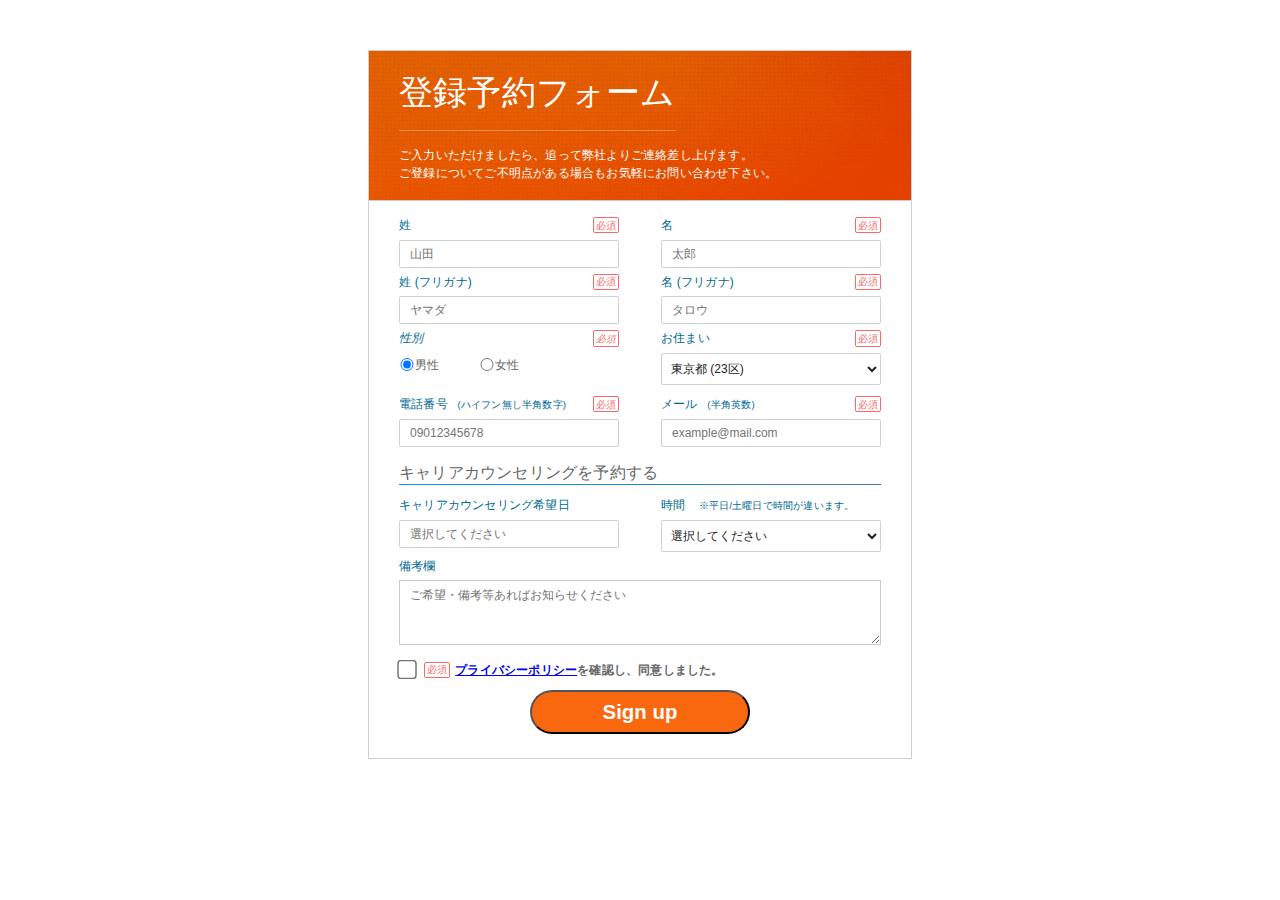
==== commit 41b8c86e: "CSS詳細度" ====
--- a/index.html
+++ b/index.html
@@ -12,7 +12,7 @@
 <body id="entry-form">
 <div class="toaster" style="display: none;">Yay, the form is valid!</div>
 <section class="entry-form-container">
-  <div class="row header">
+  <div class="row header2">
     <h1>登録予約フォーム</h1>
     <h2>ご入力いただけましたら、追って弊社よりご連絡差し上げます。<br>
       ご登録についてご不明点がある場合もお気軽にお問い合わせ下さい。</h2>
--- a/css/entryform.css
+++ b/css/entryform.css
@@ -130,6 +130,13 @@
   padding: 1.5em 2.5em;
   border-bottom: 1px solid #ccc;
   background: url(../img/background01.jpg);
+  color: #fff;
+  margin-bottom:1.3em;
+}
+.header2 {
+  padding: 1.5em 2.5em;
+  border-bottom: 1px solid #ccc;
+  background: url(../img/background03.jpg);
   color: #fff;
   margin-bottom:1.3em;
 }
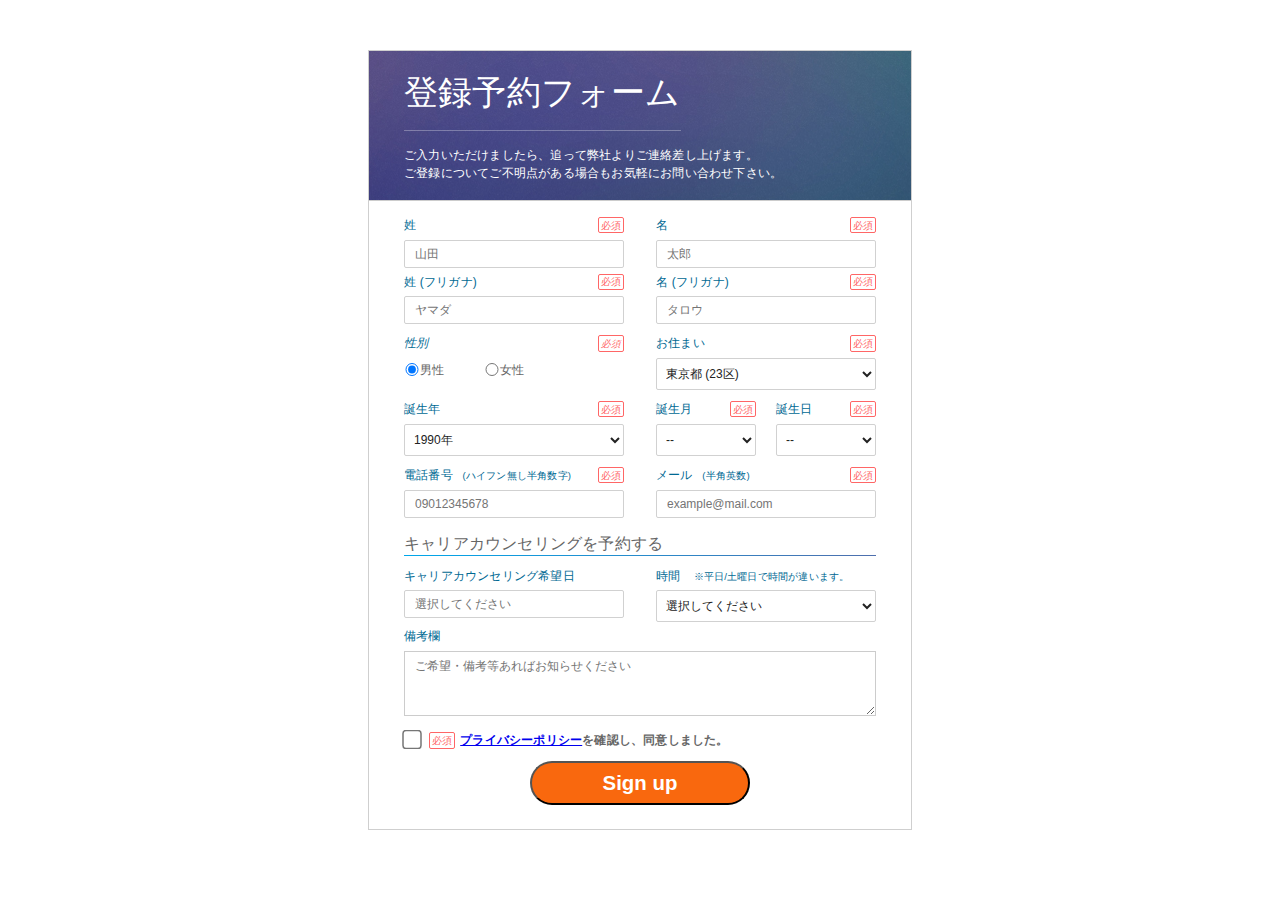
==== commit c8bef893: "no message" ====
--- a/index.html
+++ b/index.html
@@ -12,7 +12,7 @@
 <body id="entry-form">
 <div class="toaster" style="display: none;">Yay, the form is valid!</div>
 <section class="entry-form-container">
-  <div class="row header2">
+  <div class="row header">
     <h1>登録予約フォーム</h1>
     <h2>ご入力いただけましたら、追って弊社よりご連絡差し上げます。<br>
       ご登録についてご不明点がある場合もお気軽にお問い合わせ下さい。</h2>
@@ -45,7 +45,8 @@
         <div data-errors-for="first_name_kanji"> <small class="form-error is-hidden"
                  data-errors-when="valueMissing"> 名を漢字で入力してください。 </small> </div>
       </div>
-      <div class="l-float-left" data-states-for="family_name_kana">
+      
+      <div class="l-float-left mb5" data-states-for="family_name_kana">
         <label for="family_name_kana" >姓 (フリガナ) <span class="callout callout-must">必須</span></label>
         <input type="text"
                  id="family_name_kana"
@@ -59,7 +60,7 @@
                  data-errors-when="valueMissing"> 姓をカタカナで入力してください。 </small> <small class="form-error is-hidden"
                  data-errors-when="patternMismatch"> 全角カタカナで入力してください。 </small> </div>
       </div>
-      <div class="pull-right" data-states-for="first_name_kana">
+      <div class="pull-right mb5" data-states-for="first_name_kana">
         <label for="first_name_kana">名 (フリガナ)<span class="callout callout-must">必須</span></label>
         <input type="text"
                  id="first_name_kana"
@@ -72,9 +73,8 @@
         <div data-errors-for="first_name_kana"> <small class="form-error is-hidden"
                  data-errors-when="valueMissing"> 名をカタカナで入力してください。 </small> </div>
       </div>
-     
       <div class="l-float-left" data-states-for="radio">
-      <div class="l-w220px"> <i>性別<span class="callout callout-must">必須</span></i> </div>
+        <div class="l-w220px"> <i>性別<span class="callout callout-must">必須</span></i> </div>
         <div class="l-float-left mb5">
           <label class="mt-label" for="radio1">
             <input type="radio" name="radio" id="radio1" value="radio1" class="radio-inline" checked required formnovalidate>
@@ -88,7 +88,6 @@
         <div data-errors-for="radio" class=" clearfix"> <small class="form-error is-hidden"
                  data-errors-when="valueMissing"> 性別を選んでください。 </small> </div>
       </div>
-      
       <div class=" pull-right pos-rel mb5" data-states-for="pref">
         <label for="pref">お住まい<span class="callout callout-must">必須</span></label>
         <select name="pref"
@@ -166,6 +165,129 @@
       <div data-errors-for="pref" class="ml-pref-valid"> <small class="form-error is-hidden"
                  data-errors-when="valueMissing"> お住まいを選んでください。 </small> </div>
       <div class="clearfix"></div>
+      <div class=" mb5 l-float-left " data-states-for="birth_yaer">
+        <label for="birth_year">誕生年 <span class="callout callout-must">必須</span></label>
+        <select name="birth_yaer"
+                class="form-input form-addon"
+                id="birth_yaer"
+                    tabindex="1"
+                    required="required"
+                    formnovalidate>
+          <option value="1965">1965年</option>
+          <option value="1966">1966年</option>
+          <option value="1967">1967年</option>
+          <option value="1968">1968年</option>
+          <option value="1969">1969年</option>
+          <option value="1970">1970年</option>
+          <option value="1971">1971年</option>
+          <option value="1972">1972年</option>
+          <option value="1973">1973年</option>
+          <option value="1974">1974年</option>
+          <option value="1975">1975年</option>
+          <option value="1976">1976年</option>
+          <option value="1977">1977年</option>
+          <option value="1978">1978年</option>
+          <option value="1979">1979年</option>
+          <option value="1980">1980年</option>
+          <option value="1981">1981年</option>
+          <option value="1982">1982年</option>
+          <option value="1983">1983年</option>
+          <option value="1984">1984年</option>
+          <option value="1985">1985年</option>
+          <option value="1986">1986年</option>
+          <option value="1987">1987年</option>
+          <option value="1988">1988年</option>
+          <option value="1989">1989年</option>
+          <option value="1990" selected>1990年</option>
+          <option value="1991">1991年</option>
+          <option value="1992">1992年</option>
+          <option value="1993">1993年</option>
+          <option value="1994">1994年</option>
+          <option value="1995">1995年</option>
+          <option value="1996">1996年</option>
+          <option value="1997">1997年</option>
+          <option value="1998">1998年</option>
+          <option value="1999">1999年</option>
+          <option value="2000">2000年</option>
+        </select>
+      </div>
+      <div data-errors-for="birth_year" class="ml-pref-valid"> <small class="form-error is-hidden"
+                 data-errors-when="valueMissing"> 生年月日をご入力ください。 </small> </div>
+                 
+ <div class=" mb5 l-float-left ml-birth-cell2 l-w100px" data-states-for="birth">
+ <label for="birth_month">誕生月 <span class="callout callout-must">必須</span></label>
+        <select name="birth_month"
+                class="form-input form-addon l-w100px"
+                id="birth_month"
+                    tabindex="1"
+                    required="required"
+                    formnovalidate>
+                    <option value="" selected disabled>--</option>
+<option value="1">1</option>
+<option value="2">2</option>
+<option value="3">3</option>
+<option value="4">4</option>
+<option value="5">5</option>
+<option value="6">6</option>
+<option value="7">7</option>
+<option value="8">8</option>
+<option value="9">9</option>
+<option value="10">10</option>
+<option value="11">11</option>
+<option value="12">12</option>
+        </select>
+      </div>
+     
+                 
+      <div class=" mb5 l-w100px l-float-left ml-birth-cell" data-states-for="birth">
+        <label for="birth_day">誕生日 <span class="callout callout-must">必須</span></label>
+        <select name="birth_day"
+                class="form-input form-addon l-w100px"
+                id="birth_day"
+                    tabindex="1"
+                    required="required"
+                    formnovalidate>
+          <option value="" selected disabled>--</option>
+<option value="1">1</option>
+<option value="2">2</option>
+<option value="3">3</option>
+<option value="4">4</option>
+<option value="5">5</option>
+<option value="6">6</option>
+<option value="7">7</option>
+<option value="8">8</option>
+<option value="9">9</option>
+<option value="10">10</option>
+<option value="11">11</option>
+<option value="12">12</option>
+<option value="13">13</option>
+<option value="14">14</option>
+<option value="15">15</option>
+<option value="16">16</option>
+<option value="17">17</option>
+<option value="18">18</option>
+<option value="19">19</option>
+<option value="20">20</option>
+<option value="21">21</option>
+<option value="22">22</option>
+<option value="23">23</option>
+<option value="24">24</option>
+<option value="25">25</option>
+<option value="26">26</option>
+<option value="27">27</option>
+<option value="28">28</option>
+<option value="29">29</option>
+<option value="30">30</option>
+<option value="31">31</option>
+        </select>
+      </div>
+      <div class="pos-rel">
+       <div data-errors-for="birth_month" class="ml-birth-month-valid"> <small class="form-error is-hidden"
+                 data-errors-when="valueMissing"> 月をご入力ください。 </small> </div>
+      <div data-errors-for="birth_day" class="ml-birth-day-valid"> <small class="form-error is-hidden"
+                 data-errors-when="valueMissing"> 日をご入力ください。 </small> </div>
+      </div>
+      
       <div class="l-float-left l-w220px mb9" data-states-for="tel">
         <label for="tel">電話番号<small class="color-default">(ハイフン無し半角数字)</small><span class="callout callout-must">必須</span></label>
         <input type="tel"
@@ -196,11 +318,12 @@
                  data-errors-when="typeMismatch"> @(アットマーク) .(カンマ)はついてますか? </small> </div>
       </div>
       <div class="clearfix"></div>
+      
       <h3>キャリアカウンセリングを予約する</h3>
       <div class="divider2 mb1em"></div>
       <div id="js-date" class="l-float-left" data-states-for="datepicker">
         <label for="datepicker">キャリアカウンセリング希望日</label>
-              <input type="text" id="datepicker" name="datepicker" class="date form-input form-addon" placeholder="選択してください" value="選択してください"formnovalidate>
+        <input type="text" id="datepicker" name="datepicker" class="date form-input form-addon" placeholder="選択してください" value="選択してください"formnovalidate>
         <div data-errors-for="datepicker"> <small class="form-error is-hidden"
                  data-errors-when="valueMissing"> 希望日を選んでください。</small> </div>
       </div>
@@ -231,12 +354,12 @@
                  data-errors-when="valueMissing"> 希望時間を選んでください。 </small> </div>
       <div class="clearfix"></div>
       <div class="mb1em">
-            <label for="comments">備考欄</label>
-            <textarea cols="46" rows="3" name="comments" placeholder="ご希望・備考等あればお知らせください" accesskey="T" tabindex="3" formnovalidate></textarea>
-          </div>
+        <label for="comments">備考欄</label>
+        <textarea cols="46" rows="3" name="comments" placeholder="ご希望・備考等あればお知らせください" accesskey="T" tabindex="3" formnovalidate></textarea>
+      </div>
       <div data-states-for="privacy">
         <input type="checkbox" name="privacy" id="privacy" value="privacy"class=" margin-0 radio-inline large-checkbox form-addon " required formnovalidate>
-       <p><span class="callout callout-must-left">必須</span><strong><a rel="leanModal" href="#privacy-policy">プライバシーポリシー</a>を確認し、同意しました。</strong></p>
+        <p><span class="callout callout-must-left">必須</span><strong><a rel="leanModal" href="#privacy-policy">プライバシーポリシー</a>を確認し、同意しました。</strong></p>
         <div data-errors-for="privacy"> <small class="form-error is-hidden privacy-policy"
                  data-errors-when="valueMissing"> 内容を確認のうえチェックを入れてください。 </small> </div>
         <div id="privacy-policy">
--- a/css/entryform.css
+++ b/css/entryform.css
@@ -84,12 +84,21 @@
 .ml-pref-cell{
 	margin-left:77px;
 }
+.ml-birth-cell{
+	margin-left:20px;
+	}
+.ml-birth-cell2{
+	margin-left:32px;
+	}
 .is-text-centering{
 	text-align:center;
 	}
 .l-dt{
 	width:140px;
 	color: #006993;
+	}
+.l-w100px{
+	width:100px;
 	}
 .l-w220px{
 	width:220px;
@@ -124,10 +133,10 @@
 .row {
   width: 100%;
   margin: 0 0 2em 0;
-  padding: 0 2.5em;
+  padding: 0 35px;
 }
 .header {
-  padding: 1.5em 2.5em;
+  padding: 1.5em 35px;
   border-bottom: 1px solid #ccc;
   background: url(../img/background01.jpg);
   color: #fff;
@@ -399,6 +408,14 @@
     border: 1px solid #ff6666;
 	float:right;
 }
+.callout-must-ab{
+    color: #ff6666;
+    border-radius: 2px;
+    border: 1px solid #ff6666;
+	float:right;
+	position:absolute;
+	left:40.5%;
+}
 p .callout-must-left {
     color: #ff6666;
     border-radius: 2px;
@@ -541,4 +558,14 @@
                width: 16px; 
                height: 16px; 
                background: url(../img/close.png); 
-               z-index: 2;}+               z-index: 2;}
+.ml-birth-month-valid{
+	position:absolute;
+	right:118px;
+	top:52px;
+	}
+.ml-birth-day-valid{
+	position:absolute;
+	right:-2px;
+	top:52px;
+	}